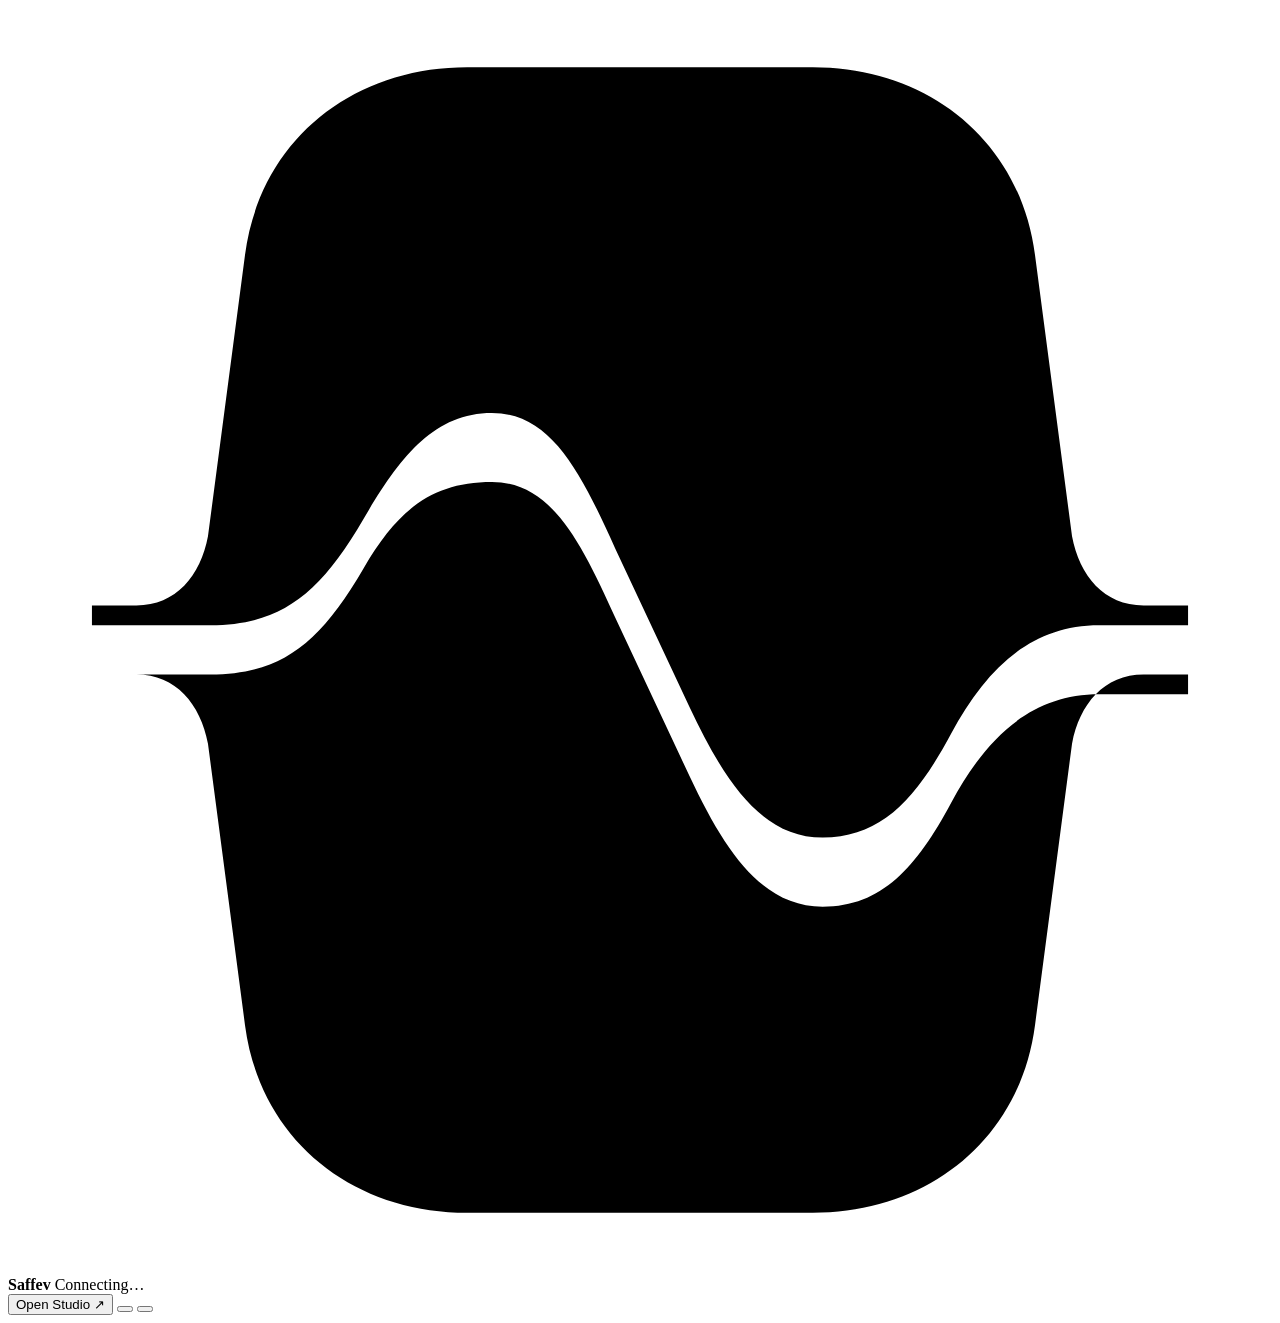
==== studio-web/menubar.html @ 7e304377 "feat(menu-bar): custom drop-down panel, stacked spend chart, no-prompt readers Saffev.app: left/righ" ====
<!doctype html>
<html lang="en">
<head>
  <meta charset="utf-8" />
  <meta name="viewport" content="width=device-width, initial-scale=1" />
  <meta name="color-scheme" content="light dark" />
  <title>Saffev — menu bar</title>
  <!-- The menu-bar panel. Served by the Studio (token injected like index.html)
       and rendered inside the tray app's transparent WKWebView. Same self-hosted
       fonts + tokens as the Studio: nothing is fetched from outside the device. -->
  <link rel="stylesheet" href="/fonts.css" />
  <link rel="stylesheet" href="/tokens.css" />
  <link rel="stylesheet" href="/menubar.css" />
</head>
<body>
  <div class="pop">
    <div class="tip" aria-hidden="true"></div>
    <section class="panel" id="panel" role="dialog" aria-label="Saffev menu bar panel">
      <header class="hd">
        <div class="mark" aria-hidden="true">
          <svg viewBox="0 0 512 512" fill="currentColor">
            <path d="M34 242H52C68 242 78 230 81 214L96 100C102 54 139 24 186 24H326C373 24 410 54 416 100L431 214C434 230 444 242 460 242H478V250H442C414 250 396 268 382 294C368 320 354 336 330 336C306 336 291 315 276 283L246 219C232 188 220 164 196 164C172 164 158 183 144 207C126 238 110 250 82 250H34Z"/>
            <path d="M34 270H82C110 270 126 258 144 227C158 203 172 192 196 192C220 192 232 216 246 247L276 311C291 343 306 364 330 364C354 364 368 348 382 322C396 296 414 278 442 278H478V270H460C444 270 434 282 431 298L416 412C410 458 373 488 326 488H186C139 488 102 458 96 412L81 298C78 282 68 270 52 270Z"/>
          </svg>
        </div>
        <div class="wm">
          <b id="appName">Saffev</b>
          <span class="status" id="status"><span class="dot"></span><span id="statusText">Connecting…</span></span>
        </div>
        <div class="hd-actions">
          <button class="btn ghost sm" id="btnOpen" title="Open the full Studio in your browser">Open Studio <span class="arrow">↗</span></button>
          <button class="iconbtn" id="btnSettings" title="Quick settings" aria-label="Quick settings" aria-pressed="false"></button>
          <button class="iconbtn" id="btnPin" title="Keep the panel open" aria-label="Pin panel" aria-pressed="false"></button>
        </div>
      </header>

      <nav class="tabs" id="tabs" role="tablist" aria-label="Panel sections"></nav>

      <div class="notice" id="notice" hidden></div>

      <div class="body" id="body" aria-live="polite"></div>

      <footer class="ft" id="foot"></footer>
    </section>
  </div>
  <script src="/menubar.js" defer></script>
</body>
</html>
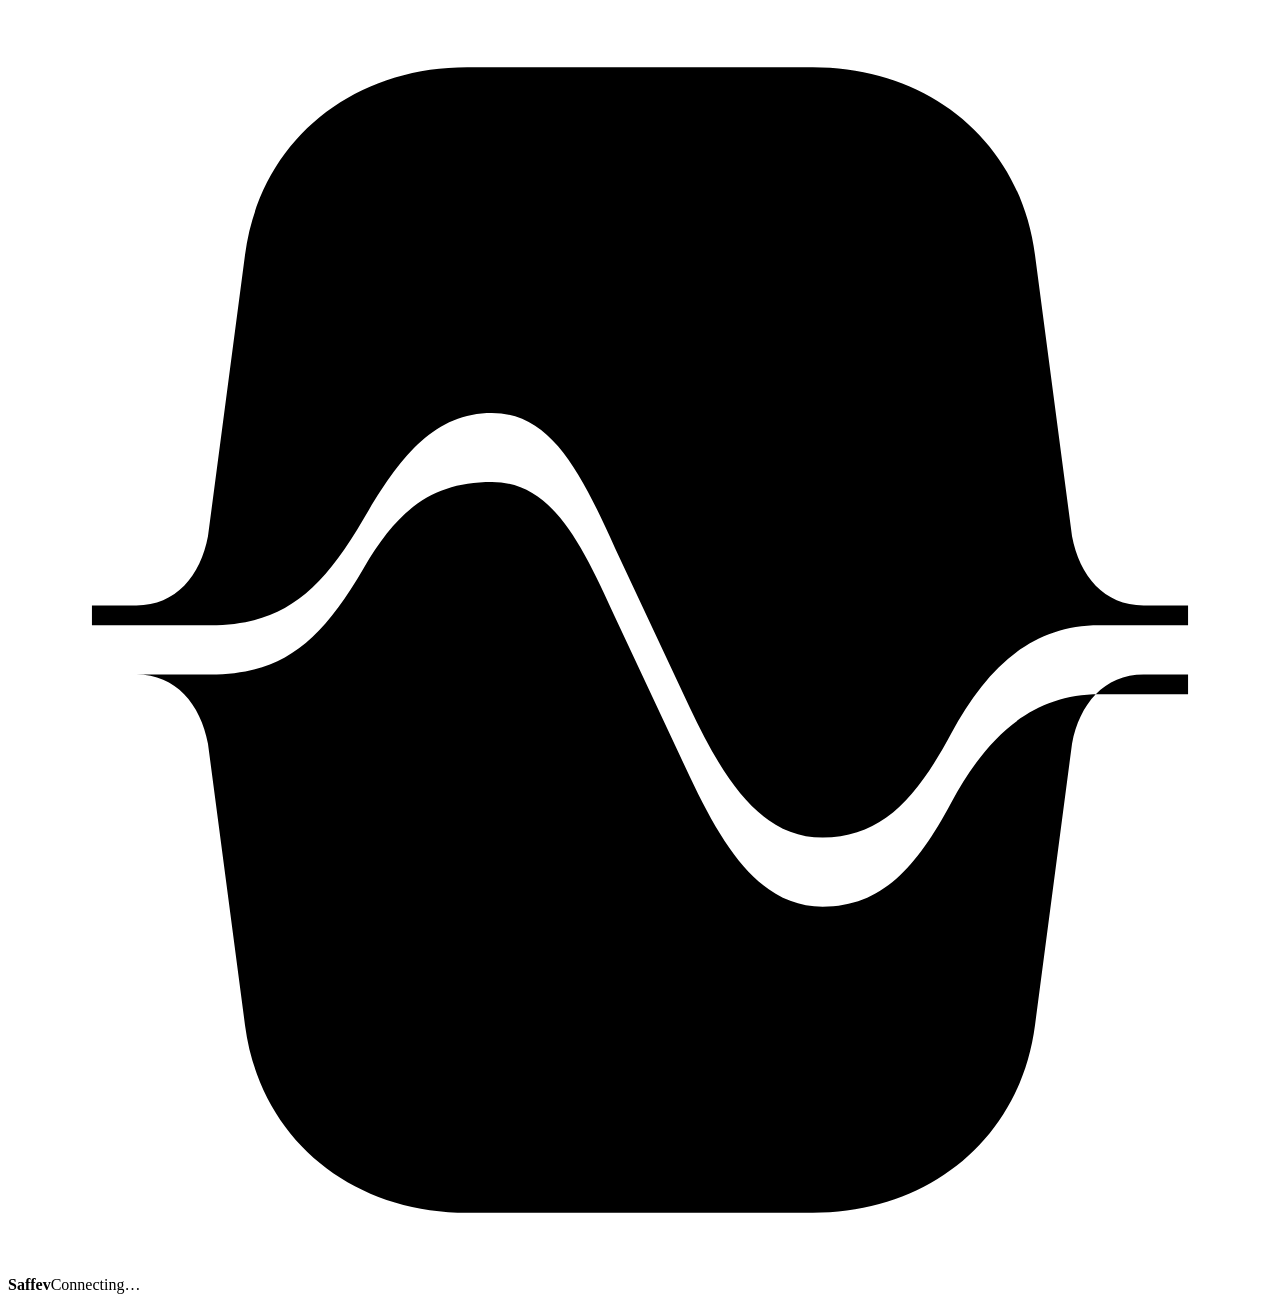
==== commit 9e3bbf66: "feat(menu-bar): redesign the panel, app icon and menu-bar glyph Panel - One component system (tile, " ====
--- a/studio-web/menubar.html
+++ b/studio-web/menubar.html
@@ -6,40 +6,22 @@
   <meta name="color-scheme" content="light dark" />
   <title>Saffev — menu bar</title>
   <!-- The menu-bar panel. Served by the Studio (token injected like index.html)
-       and rendered inside the tray app's transparent WKWebView. Same self-hosted
-       fonts + tokens as the Studio: nothing is fetched from outside the device. -->
+       and rendered inside the tray app's transparent WKWebView. Self-hosted
+       fonts only: nothing is fetched from outside the device. -->
   <link rel="stylesheet" href="/fonts.css" />
-  <link rel="stylesheet" href="/tokens.css" />
   <link rel="stylesheet" href="/menubar.css" />
 </head>
 <body>
   <div class="pop">
-    <div class="tip" aria-hidden="true"></div>
-    <section class="panel" id="panel" role="dialog" aria-label="Saffev menu bar panel">
-      <header class="hd">
-        <div class="mark" aria-hidden="true">
-          <svg viewBox="0 0 512 512" fill="currentColor">
-            <path d="M34 242H52C68 242 78 230 81 214L96 100C102 54 139 24 186 24H326C373 24 410 54 416 100L431 214C434 230 444 242 460 242H478V250H442C414 250 396 268 382 294C368 320 354 336 330 336C306 336 291 315 276 283L246 219C232 188 220 164 196 164C172 164 158 183 144 207C126 238 110 250 82 250H34Z"/>
-            <path d="M34 270H82C110 270 126 258 144 227C158 203 172 192 196 192C220 192 232 216 246 247L276 311C291 343 306 364 330 364C354 364 368 348 382 322C396 296 414 278 442 278H478V270H460C444 270 434 282 431 298L416 412C410 458 373 488 326 488H186C139 488 102 458 96 412L81 298C78 282 68 270 52 270Z"/>
-          </svg>
-        </div>
-        <div class="wm">
-          <b id="appName">Saffev</b>
-          <span class="status" id="status"><span class="dot"></span><span id="statusText">Connecting…</span></span>
-        </div>
-        <div class="hd-actions">
-          <button class="btn ghost sm" id="btnOpen" title="Open the full Studio in your browser">Open Studio <span class="arrow">↗</span></button>
-          <button class="iconbtn" id="btnSettings" title="Quick settings" aria-label="Quick settings" aria-pressed="false"></button>
-          <button class="iconbtn" id="btnPin" title="Keep the panel open" aria-label="Pin panel" aria-pressed="false"></button>
-        </div>
+    <section class="panel" id="panel" role="dialog" aria-label="Saffev">
+      <!-- First paint before menubar.js takes over the header. -->
+      <header class="hd" id="hd">
+        <span class="mark"><svg viewBox="0 0 512 512" fill="currentColor" aria-hidden="true"><path d="M34 242H52C68 242 78 230 81 214L96 100C102 54 139 24 186 24H326C373 24 410 54 416 100L431 214C434 230 444 242 460 242H478V250H442C414 250 396 268 382 294C368 320 354 336 330 336C306 336 291 315 276 283L246 219C232 188 220 164 196 164C172 164 158 183 144 207C126 238 110 250 82 250H34Z"/><path d="M34 270H82C110 270 126 258 144 227C158 203 172 192 196 192C220 192 232 216 246 247L276 311C291 343 306 364 330 364C354 364 368 348 382 322C396 296 414 278 442 278H478V270H460C444 270 434 282 431 298L416 412C410 458 373 488 326 488H186C139 488 102 458 96 412L81 298C78 282 68 270 52 270Z"/></svg></span>
+        <div class="wm"><b>Saffev</b><span class="status starting"><span class="dot"></span>Connecting…</span></div>
       </header>
-
       <nav class="tabs" id="tabs" role="tablist" aria-label="Panel sections"></nav>
-
-      <div class="notice" id="notice" hidden></div>
-
+      <div class="notice" id="notice" role="status" hidden></div>
       <div class="body" id="body" aria-live="polite"></div>
-
       <footer class="ft" id="foot"></footer>
     </section>
   </div>
